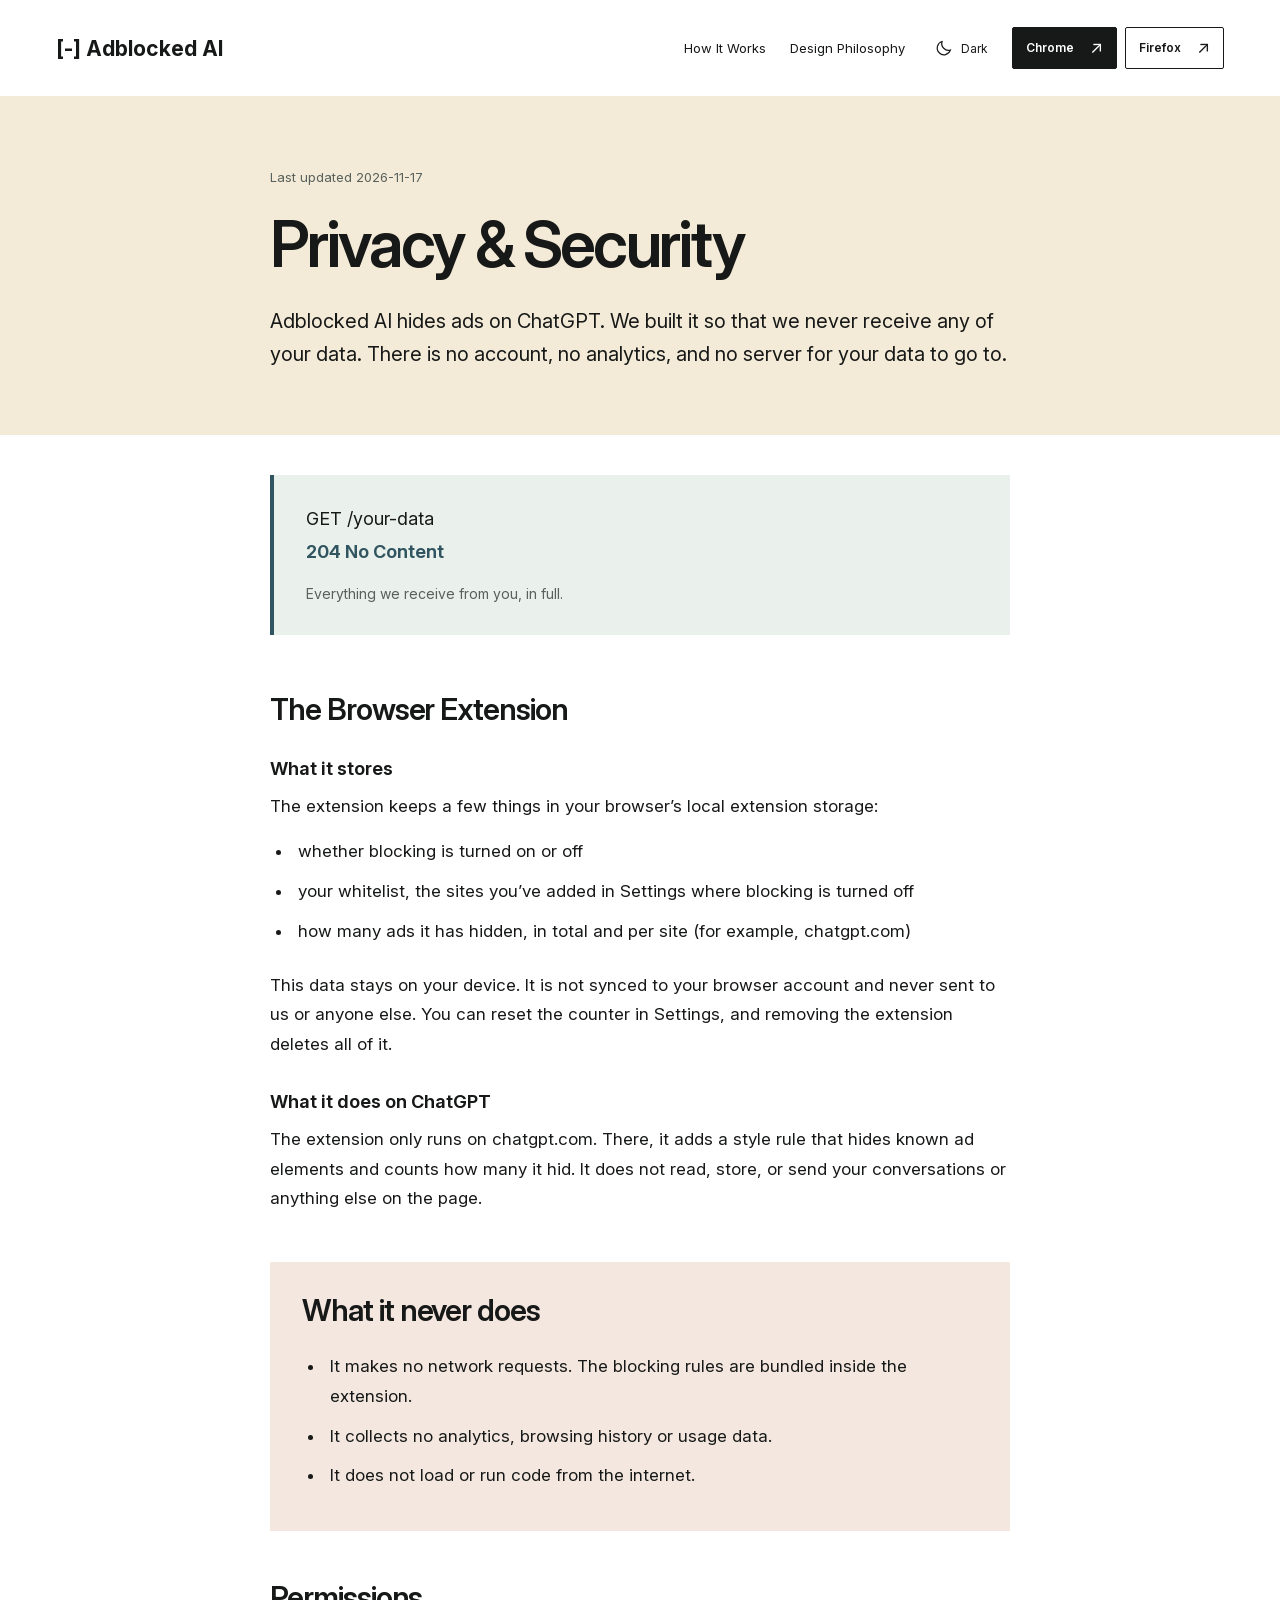
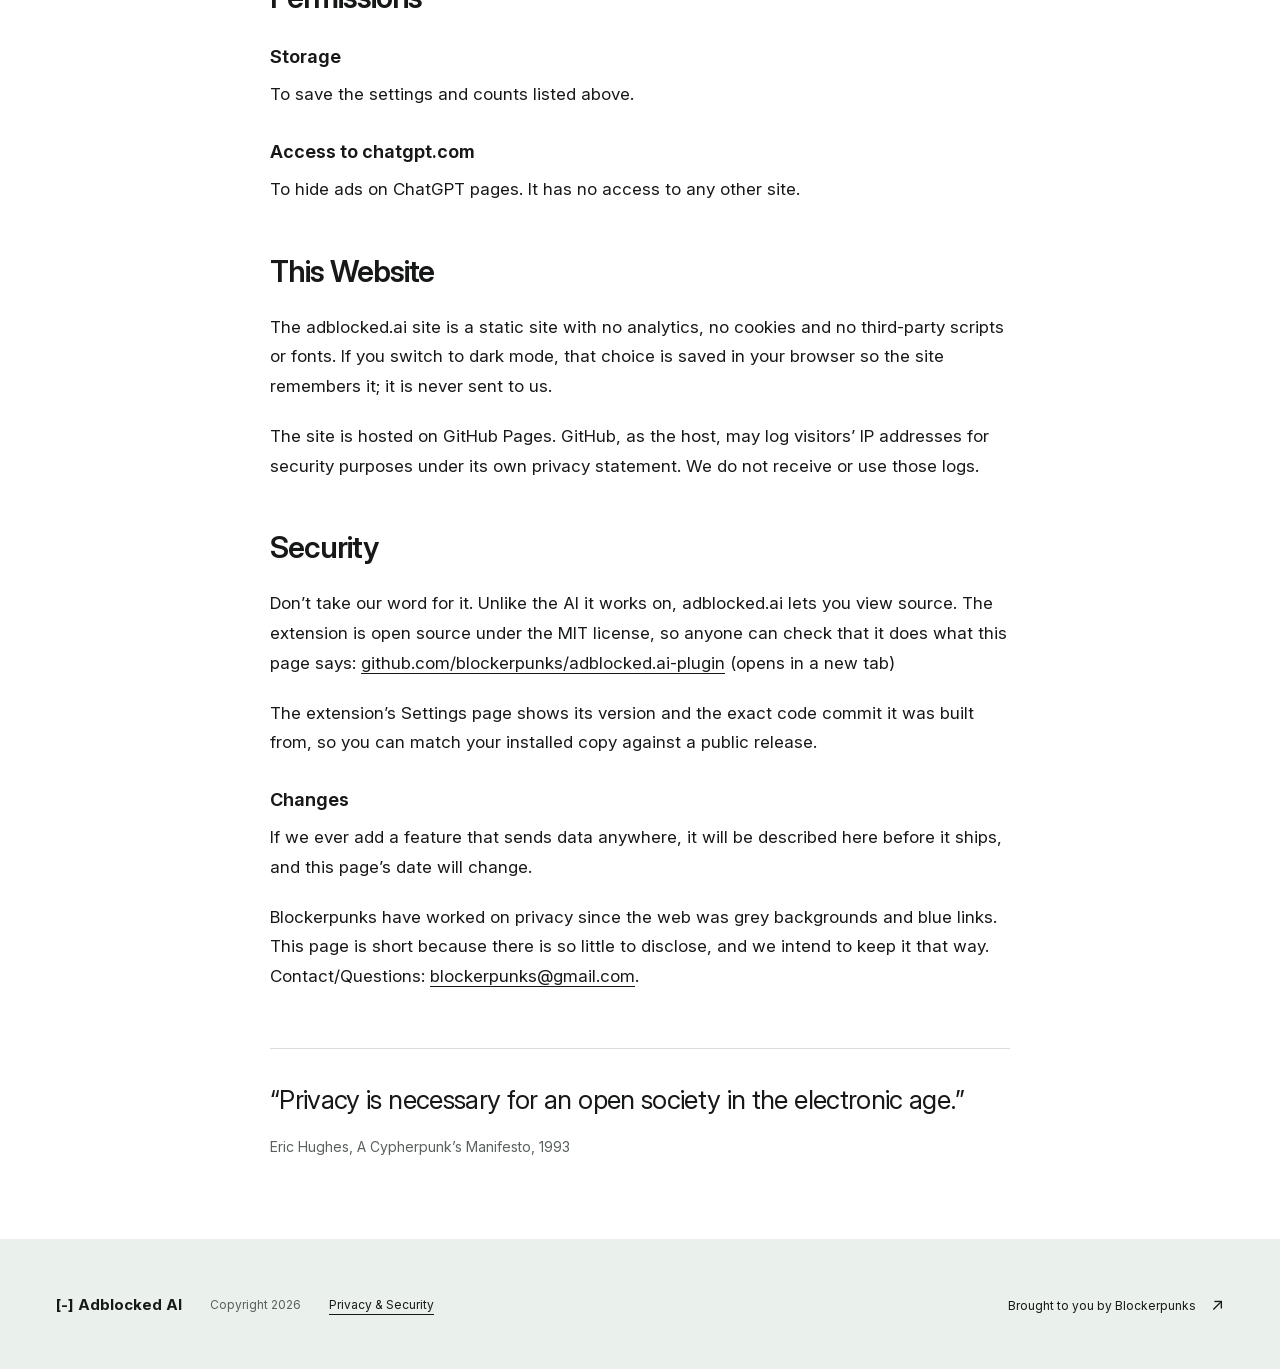
==== site/privacy-security/index.html @ 5f91af98 "Add Privacy & Security page and footer navigation" ====
<!doctype html>
<html lang="en" data-theme="light">
<head>
  <meta charset="utf-8">
  <meta name="viewport" content="width=device-width, initial-scale=1">
  <meta name="color-scheme" content="light dark">
  <meta name="theme-color" content="#ffffff">
  <meta name="description" content="How Adblocked AI protects your privacy, what the extension stores on your device, and how to inspect its security.">
  <title>Privacy &amp; Security · Adblocked AI</title>
  <link rel="icon" href="../assets/favicon.ico" sizes="any">
  <link rel="icon" href="../assets/favicon.svg" type="image/svg+xml">
  <script src="../theme-init.js"></script>
  <link rel="stylesheet" href="../styles.css">
  <script src="../config.js" defer></script>
  <script src="../app.js" defer></script>
  <link rel="stylesheet" href="../privacy-security.css">
</head>
<body>
  <a class="skip-link" href="#main">Skip to content</a>
  <header class="site-header">
    <div class="header-inner wrap">
      <a class="wordmark" href="../" aria-label="Adblocked AI home">[-] Adblocked AI</a>
      <nav class="navigation" aria-label="Main navigation">
        <a href="../#how-it-works">How It Works</a>
        <a href="../#philosophy">Design Philosophy</a>
      </nav>
      <div class="header-actions">
        <button class="theme-toggle" type="button" aria-label="Switch to dark mode" hidden>
          <svg class="icon-moon" width="18" height="18" viewBox="0 0 24 24" fill="none" stroke="currentColor" stroke-width="1.6" aria-hidden="true"><path d="M20.6 14.6A9 9 0 0 1 9.4 3.4 9 9 0 1 0 20.6 14.6Z"/></svg>
          <svg class="icon-sun" width="18" height="18" viewBox="0 0 24 24" fill="none" stroke="currentColor" stroke-width="1.6" aria-hidden="true"><circle cx="12" cy="12" r="3.7"/><path d="M12 2v2m0 16v2M2 12h2m16 0h2M4.9 4.9l1.4 1.4m11.4 11.4 1.4 1.4M4.9 19.1l1.4-1.4M17.7 6.3l1.4-1.4"/></svg>
          <span class="theme-label" aria-hidden="true">Dark</span>
        </button>
        <div class="header-installs">
          <a class="install-button install-button-small" role="link" aria-label="Install for Chrome" aria-disabled="true" aria-describedby="header-chrome-note" tabindex="0" data-install="chrome">Chrome <span aria-hidden="true">↗</span></a>
          <a class="install-button install-button-small install-button-secondary" role="link" aria-label="Install for Firefox" aria-disabled="true" aria-describedby="header-firefox-note" tabindex="0" data-install="firefox">Firefox <span aria-hidden="true">↗</span></a>
          <span class="sr-only" id="header-chrome-note" data-install-note="chrome">Chrome link coming soon.</span>
          <span class="sr-only" id="header-firefox-note" data-install-note="firefox">Firefox link coming soon.</span>
        </div>
      </div>
    </div>
  </header>

  <main id="main" class="privacy-page">
    <header class="privacy-heading">
      <div class="privacy-wrap">
        <p class="privacy-date">Last updated <time datetime="2026-11-17">2026-11-17</time></p>
        <h1>Privacy &amp; Security</h1>
        <p class="privacy-intro">Adblocked AI hides ads on ChatGPT. We built it so that we never receive any of your data. There is no account, no analytics, and no server for your data to go to.</p>
      </div>
    </header>
    <div class="privacy-wrap privacy-content">
      <figure class="privacy-response">
        <pre><code>GET /your-data
<span>204 No Content</span></code></pre>
        <figcaption>Everything we receive from you, in full.</figcaption>
      </figure>
      <section aria-labelledby="extension-title">
        <h2 id="extension-title">The Browser Extension</h2>
        <h3>What it stores</h3>
        <p>The extension keeps a few things in your browser’s local extension storage:</p>
        <ul>
          <li>whether blocking is turned on or off</li>
          <li>your whitelist, the sites you’ve added in Settings where blocking is turned off</li>
          <li>how many ads it has hidden, in total and per site (for example, chatgpt.com)</li>
        </ul>
        <p>This data stays on your device. It is not synced to your browser account and never sent to us or anyone else. You can reset the counter in Settings, and removing the extension deletes all of it.</p>
        <h3>What it does on ChatGPT</h3>
        <p>The extension only runs on chatgpt.com. There, it adds a style rule that hides known ad elements and counts how many it hid. It does not read, store, or send your conversations or anything else on the page.</p>
      </section>
      <section class="privacy-promises" aria-labelledby="never-title">
        <h2 id="never-title">What it never does</h2>
        <ul>
          <li>It makes no network requests. The blocking rules are bundled inside the extension.</li>
          <li>It collects no analytics, browsing history or usage data.</li>
          <li>It does not load or run code from the internet.</li>
        </ul>
      </section>
      <section aria-labelledby="permissions-title">
        <h2 id="permissions-title">Permissions</h2>
        <dl>
          <dt>Storage</dt>
          <dd>To save the settings and counts listed above.</dd>
          <dt>Access to chatgpt.com</dt>
          <dd>To hide ads on ChatGPT pages. It has no access to any other site.</dd>
        </dl>
      </section>
      <section aria-labelledby="website-title">
        <h2 id="website-title">This Website</h2>
        <p>The adblocked.ai site is a static site with no analytics, no cookies and no third-party scripts or fonts. If you switch to dark mode, that choice is saved in your browser so the site remembers it; it is never sent to us.</p>
        <p>The site is hosted on GitHub Pages. GitHub, as the host, may log visitors’ IP addresses for security purposes under its own privacy statement. We do not receive or use those logs.</p>
      </section>
      <section aria-labelledby="security-title">
        <h2 id="security-title">Security</h2>
        <p>Don’t take our word for it. Unlike the AI it works on, adblocked.ai lets you view source. The extension is open source under the MIT license, so anyone can check that it does what this page says: <a href="https://github.com/blockerpunks/adblocked.ai-plugin" target="_blank" rel="noopener noreferrer">github.com/blockerpunks/adblocked.ai-plugin</a> (opens in a new tab)</p>
        <p>The extension’s Settings page shows its version and the exact code commit it was built from, so you can match your installed copy against a public release.</p>
        <h3>Changes</h3>
        <p>If we ever add a feature that sends data anywhere, it will be described here before it ships, and this page’s date will change.</p>
        <p>Blockerpunks have worked on privacy since the web was grey backgrounds and blue links. This page is short because there is so little to disclose, and we intend to keep it that way. Contact/Questions: <a href="mailto:blockerpunks@gmail.com">blockerpunks@gmail.com</a>.</p>
      </section>
      <figure class="privacy-quote">
        <blockquote>“Privacy is necessary for an open society in the electronic age.”</blockquote>
        <figcaption>Eric Hughes, <cite>A Cypherpunk’s Manifesto</cite>, 1993</figcaption>
      </figure>
    </div>
  </main>

  <footer class="site-footer">
    <a class="wordmark footer-wordmark" href="../" aria-label="Adblocked AI home">[-] Adblocked AI</a>
    <p>Copyright 2026</p>
    <a class="footer-policy" href="/privacy-security" aria-current="page">Privacy &amp; Security</a>
    <a class="credit" href="https://github.com/blockerpunks" target="_blank" rel="noopener noreferrer">Brought to you by Blockerpunks <span aria-hidden="true">↗</span><span class="sr-only"> (opens in a new tab)</span></a>
  </footer>
</body>
</html>
---- site/styles.css ----
@font-face {
  font-family:'Inter';
  src:url('assets/fonts/InterVariable.woff2') format('woff2');
  font-style:normal;
  font-weight:100 900;
  font-display:swap
}
:root {
  color-scheme:light;
  --bg:#fff;
  --ink:#171918;
  --muted:#58615b;
  --soft:#f7f5ef;
  --line:#d9dfd8;
  --inverse:#fff;
  --focus:#3461b8;
  --petrol:#315560;
  --ochre:#d8b779;
  --clay:#b77c63;
  --sage-panel:#eaf0eb;
  --ochre-panel:#f3ead7;
  --clay-panel:#f3e7df;
  --heading-accent:#315560;
  font-family:'Inter',sans-serif;
  font-synthesis:none;
  -webkit-font-smoothing:antialiased
}
:root[data-theme="dark"] {
  color-scheme:dark;
  --bg:#0f1e22;
  --ink:#eef0e8;
  --muted:#a8b8b6;
  --soft:#132830;
  --line:#2b444b;
  --inverse:#0f1e22;
  --focus:#9bbaff;
  --petrol:#5a97a6;
  --ochre:#e2bb6c;
  --clay:#d98a6c;
  --sage:#a6cdb9;
  --sage-panel:#15303a;
  --ochre-panel:#1b4250;
  --clay-panel:#15303a;
  --heading-accent:#e2bb6c
}
* {
  box-sizing:border-box
}
html {
  scroll-behavior:smooth;
  scroll-padding-top:32px
}
body {
  margin:0;
  background:var(--bg);
  color:var(--ink)
}
[hidden] {
  display:none!important
}
::selection {
  background:var(--ink);
  color:var(--bg)
}
a {
  color:inherit;
  text-decoration:none
}
button,a {
  -webkit-tap-highlight-color:transparent
}
button {
  font:inherit
}
a:focus-visible,button:focus-visible {
  outline:2px solid var(--focus);
  outline-offset:5px
}
p,h1,h2,h3 {
  margin:0
}
svg {
  display:block;
  flex-shrink:0
}
.wrap {
  width:min(1280px,calc(100% - 112px));
  margin-inline:auto
}
.sr-only {
  position:absolute;
  width:1px;
  height:1px;
  padding:0;
  margin:-1px;
  overflow:hidden;
  clip-path:inset(50%);
  white-space:nowrap;
  border:0
}
.skip-link {
  position:fixed;
  left:24px;
  top:-100px;
  z-index:100;
  padding:14px 20px;
  background:var(--ink);
  color:var(--bg)
}
.skip-link:focus {
  top:16px
}
/* A single, normally spaced Inter wordmark. */
.wordmark,.logo {
  font-family:'Inter',sans-serif;
  font-optical-sizing:none;
  font-variant-ligatures:none;
  font-feature-settings:'calt' 0,'liga' 0;
  font-weight:700;
  letter-spacing:normal
}
.wordmark {
  display:inline-block;
  white-space:nowrap;
  font-size:21px
}
.site-header {
  background:var(--bg)
}
.header-inner {
  min-height:96px;
  display:flex;
  align-items:center;
  gap:30px
}
.navigation {
  margin-left:auto;
  display:flex;
  gap:24px;
  align-items:center;
  font-size:13px
}
.navigation a {
  padding-block:14px
}
.navigation a:hover,.credit:hover {
  text-decoration:underline;
  text-underline-offset:5px
}
.header-actions {
  display:flex;
  gap:24px;
  align-items:center
}
.theme-toggle {
  display:flex;
  gap:8px;
  align-items:center;
  min-height:44px;
  padding:8px 0;
  background:none;
  border:0;
  color:var(--ink);
  cursor:pointer;
  font-size:12px
}
.theme-toggle:hover {
  color:var(--muted)
}
.icon-sun,[data-theme="dark"] .icon-moon {
  display:none
}
[data-theme="dark"] .icon-sun {
  display:block
}
.header-installs {
  display:flex;
  align-items:center;
  gap:8px
}
.install-button {
  display:inline-flex;
  justify-content:space-between;
  align-items:center;
  gap:28px;
  min-height:56px;
  padding:17px 21px;
  background:var(--ink);
  color:var(--inverse);
  font-size:14px;
  line-height:1.4;
  font-weight:600;
  border:1px solid var(--ink);
  border-radius:2px;
  transition:background-color .18s,color .18s
}
.install-button span {
  font-size:22px;
  line-height:.8;
  font-weight:400
}
.install-button-secondary {
  background:var(--bg);
  color:var(--ink)
}
.install-button[aria-disabled="true"] {
  cursor:not-allowed
}
.install-button:not([aria-disabled="true"]):hover {
  background:var(--sage-panel);
  color:var(--ink)
}
.install-button-small {
  min-height:42px;
  padding:11px 13px;
  gap:16px;
  font-size:12px
}
.install-button-small span {
  font-size:17px
}
.install-group {
  display:flex;
  flex-wrap:wrap;
  gap:16px;
  align-items:flex-start;
  margin-top:25px
}
.browser-install {
  min-width:0
}
.install-note {
  color:var(--muted);
  font-size:11px;
  line-height:1.5;
  margin-top:10px;
  max-width:225px
}
/* Broad, overlapping color planes carry the opening and closing content. */
.hero {
  background:var(--ochre-panel)
}
.hero-heading {
  padding-top:54px;
  padding-bottom:42px
}
.hero h1 {
  max-width:1160px;
  font-size:clamp(50px,5.6vw,84px);
  font-weight:500;
  letter-spacing:-.06em;
  line-height:1.06;
  text-wrap:balance
}
.hero h1>span {
  color:var(--heading-accent)
}
.hero-band {
  position:relative;
  isolation:isolate;
  background:var(--sage-panel)
}
.hero-bottom {
  position:relative;
  padding-block:34px 42px
}
.hero-copy {
  display:grid;
  grid-template-columns:minmax(0,1.3fr) minmax(0,1fr);
  column-gap:80px;
  align-items:start
}
.hero-description {
  grid-column:1;
  grid-row:1 / 4;
  max-width:650px;
  font-size:18px;
  line-height:1.7;
  color:var(--muted)
}
.hero-promise {
  grid-column:2;
  font-size:18px;
  font-weight:600;
  letter-spacing:-.25px
}
.hero-copy .install-group {
  grid-column:2;
  margin-top:20px
}
.hero-color-field {
  position:absolute;
  z-index:0;
  inset:auto 0 0;
  height:12px;
  background:var(--ochre);
  overflow:hidden;
  pointer-events:none
}
.hero-color-field::before {
  content:'';
  position:absolute;
  inset:0 0 0 42%;
  background:var(--petrol)
}
.hero-color-field>span {
  position:absolute;
  inset:0 0 0 81%;
  background:var(--clay)
}
/* Small text panels keep the middle sections open and readable. */
.section-space {
  padding-block:100px
}
.context-grid {
  display:grid;
  grid-template-columns:1fr 1.35fr;
  gap:90px;
  align-items:start
}
.section-heading h2 {
  font-weight:500;
  font-size:clamp(34px,3.3vw,45px);
  letter-spacing:-.05em;
  line-height:1.13;
  max-width:440px;
  padding:30px;
  background:var(--ochre-panel);
  text-wrap:balance
}
.context-copy {
  padding-top:2px
}
.context-copy p {
  font-size:17px;
  line-height:1.8;
  color:var(--muted)
}
.context-copy p+p {
  margin-top:25px
}
.context-copy .context-conclusion {
  color:var(--ink);
  background:var(--sage-panel);
  padding:24px 26px;
  margin-top:30px
}
.how-section {
  background:var(--soft)
}
.section-topline {
  margin-bottom:44px
}
.section-topline h2 {
  font-size:clamp(34px,3.3vw,46px);
  line-height:1.12;
  font-weight:500;
  letter-spacing:-.045em
}
.steps {
  margin:0;
  padding:0;
  list-style:none
}
.step {
  display:grid;
  grid-template-columns:40px 1fr 1.45fr;
  gap:30px;
  border-top:1px solid var(--line);
  padding:32px 0;
  align-items:start
}
.step:last-child {
  padding-bottom:0
}
.step-number {
  font-size:12px;
  color:var(--muted);
  padding-top:13px;
  font-variant-numeric:tabular-nums
}
.step h3 {
  width:fit-content;
  padding:9px 12px;
  background:var(--sage-panel);
  font-size:21px;
  line-height:1.3;
  font-weight:500;
  letter-spacing:-.6px
}
.step:nth-child(2) h3 {
  background:var(--ochre-panel)
}
.step:nth-child(3) h3 {
  background:var(--clay-panel)
}
.step p,.principle p {
  font-size:16px;
  line-height:1.75;
  color:var(--muted);
  max-width:560px
}
.step>p {
  padding-top:6px
}
/* The real product screenshots retain their original colors. */
.comparison {
  grid-column:2 / -1;
  min-width:0;
  margin:12px 0 0
}
.comparison-stage {
  position:relative;
  aspect-ratio:2240 / 1266;
  overflow:hidden;
  isolation:isolate;
  border:1px solid var(--line);
  border-radius:2px;
  background:#fff;
  user-select:none;
  -webkit-user-select:none;
  touch-action:pan-y
}
.comparison-ready {
  cursor:ew-resize
}
.comparison-stage:focus-within {
  outline:2px solid var(--focus);
  outline-offset:5px
}
.comparison-image {
  position:absolute;
  inset:0;
  display:block;
  width:100%;
  height:100%;
  object-fit:cover;
  pointer-events:none
}
.comparison-after {
  clip-path:inset(0 0 0 var(--position))
}
[data-theme="dark"] .comparison-image {
  filter:brightness(.86)
}
.comparison-divider {
  position:absolute;
  inset-block:0;
  left:var(--position);
  width:2px;
  transform:translateX(-50%);
  background:#171918;
  box-shadow:0 0 0 1px #fff;
  pointer-events:none
}
.comparison-handle {
  position:absolute;
  left:clamp(24px,var(--position),calc(100% - 24px));
  top:50%;
  display:grid;
  place-items:center;
  width:46px;
  height:46px;
  transform:translate(-50%,-50%);
  border-radius:50%;
  border:2px solid #fff;
  background:#171918;
  color:#fff;
  box-shadow:0 2px 8px #0003;
  pointer-events:none
}
.comparison-label {
  position:absolute;
  bottom:16px;
  padding:7px 12px;
  background:#171918;
  color:#fff;
  border:1px solid #fff5;
  border-radius:2px;
  font-size:11px;
  font-weight:600;
  line-height:1;
  letter-spacing:.05em;
  text-transform:uppercase;
  pointer-events:none
}
.comparison-label-before {
  left:16px
}
.comparison-label-after {
  right:16px
}
.comparison-range {
  position:absolute;
  inset:0;
  width:100%;
  height:100%;
  margin:0;
  opacity:0;
  pointer-events:none
}
.comparison-controls {
  display:flex;
  align-items:center;
  justify-content:space-between;
  gap:16px;
  margin-top:14px
}
.comparison-controls button {
  min-height:44px;
  padding:10px 16px;
  border:1px solid var(--line);
  border-radius:2px;
  background:var(--bg);
  color:var(--ink);
  font-size:12px;
  font-weight:500;
  cursor:pointer
}
.comparison-controls button:hover {
  border-color:var(--ink);
  background:var(--sage-panel)
}
.comparison-controls>span {
  color:var(--muted);
  font-size:12px
}
.comparison figcaption {
  margin-top:14px;
  max-width:790px;
  font-size:13px;
  line-height:1.7;
  color:var(--muted)
}
.step .comparison-fallback {
  margin-top:12px;
  max-width:none;
  font-size:13px
}
.principles {
  display:grid;
  grid-template-columns:repeat(3,1fr);
  gap:48px
}
.principle h3 {
  display:inline-block;
  margin-bottom:20px;
  padding:10px 13px;
  background:var(--sage-panel);
  font-size:21px;
  line-height:1.3;
  font-weight:500;
  letter-spacing:-.6px
}
.principle:nth-child(2) h3 {
  background:var(--ochre-panel)
}
.principle:nth-child(3) h3 {
  background:var(--clay-panel)
}
.principle p {
  max-width:380px
}
/* Dark ochre and clay fills turn brown, so dark chips carry the hue in their text. */
[data-theme="dark"] .step h3,[data-theme="dark"] .principle h3 {
  background:var(--sage-panel);
  color:var(--sage)
}
[data-theme="dark"] .step:nth-child(2) h3,[data-theme="dark"] .principle:nth-child(2) h3 {
  background:var(--sage-panel);
  color:var(--ochre)
}
[data-theme="dark"] .step:nth-child(3) h3,[data-theme="dark"] .principle:nth-child(3) h3 {
  background:var(--sage-panel);
  color:var(--clay)
}
.closing-section {
  position:relative;
  isolation:isolate;
  border-top:16px solid var(--petrol);
  background:var(--ochre-panel)
}
.closing-inner {
  position:relative
}
.closing-copy {
  position:relative;
  display:flex;
  align-items:center;
  justify-content:space-between;
  gap:40px;
  padding:54px 0
}
.closing-copy h2 {
  font-size:clamp(38px,3.8vw,54px);
  font-weight:500;
  letter-spacing:-.05em;
  line-height:1.08
}
.closing-copy .install-group {
  margin:0
}
.closing-color-field {
  position:absolute;
  z-index:0;
  inset:auto 0 0;
  height:12px;
  background:var(--clay);
  overflow:hidden;
  pointer-events:none
}
.closing-color-field::before {
  content:'';
  position:absolute;
  inset:0 25% 0 0;
  background:var(--ochre)
}
.closing-color-field>span {
  position:absolute;
  inset:0 0 0 75%;
  background:var(--petrol)
}
.site-footer {
  display:flex;
  gap:28px;
  align-items:center;
  min-height:130px;
  padding-inline:max(56px,calc((100% - 1280px)/2));
  background:var(--sage-panel)
}
.footer-wordmark {
  font-size:15px
}
.site-footer p {
  color:var(--muted);
  font-size:12px
}
.credit {
  margin-left:auto;
  font-size:12px
}
.credit>span[aria-hidden] {
  margin-left:12px;
  font-size:17px
}
@media(min-width:1600px) {
  .hero-heading {
    padding-top:70px
  }
}
@media(max-width:1150px) {
  .wrap {
    width:calc(100% - 72px)
  }
  .header-inner {
    gap:24px
  }
  .header-installs {
    display:none
  }
  .header-actions {
    margin-left:4px
  }
  .hero-copy {
    column-gap:40px;
    grid-template-columns:1.1fr 1fr
  }
  .hero-description {
    font-size:17px
  }
  .install-group {
    gap:12px
  }
  .install-button {
    gap:20px;
    padding-inline:18px;
    font-size:13px
  }
  .context-grid {
    gap:52px
  }
  .section-heading h2 {
    padding:25px
  }
  .step {
    grid-template-columns:32px 1fr 1.3fr;
    gap:24px
  }
  .principles {
    gap:30px
  }
  .principle h3 {
    font-size:19px
  }
  .closing-copy {
    gap:28px
  }
  .site-footer {
    padding-inline:36px
  }
}
@media(max-width:850px) {
  .hero-copy {
    grid-template-columns:1fr;
    gap:0
  }
  .hero-description {
    grid-row:auto
  }
  .hero-promise {
    grid-column:1;
    margin-top:24px
  }
  .hero-copy .install-group {
    grid-column:1
  }
  .section-space {
    padding-block:76px
  }
  .context-grid {
    gap:36px;
    grid-template-columns:1fr 1.2fr
  }
  .section-heading h2 {
    font-size:34px;
    padding:22px
  }
  .context-copy p {
    font-size:16px
  }
  .principles {
    grid-template-columns:1fr;
    gap:30px
  }
  .principle {
    display:grid;
    grid-template-columns:240px 1fr;
    gap:28px;
    align-items:start
  }
  .principle h3 {
    margin:0;
    width:fit-content
  }
  .principle p {
    max-width:none
  }
  .closing-copy {
    display:block
  }
  .closing-copy .install-group {
    margin-top:26px
  }
}
@media(max-width:700px) {
  html {
    scroll-padding-top:24px
  }
  .wrap {
    width:calc(100% - 40px)
  }
  .header-inner {
    min-height:78px;
    gap:16px
  }
  .wordmark {
    font-size:19px
  }
  .navigation {
    display:none
  }
  .header-actions {
    margin-left:auto
  }
  .theme-toggle {
    padding:10px 0 10px 10px
  }
  .theme-label {
    font-size:11px
  }
  .hero h1 {
    font-size:clamp(42px,8.5vw,58px);
    letter-spacing:-.06em;
    line-height:1.07;
    text-wrap:initial
  }
  .hero-heading {
    padding-top:32px;
    padding-bottom:32px
  }
  .hero-bottom {
    padding-block:28px 38px
  }
  .hero-description {
    font-size:16px;
    line-height:1.75
  }
  .hero-promise {
    font-size:16px
  }
  .hero-color-field {
    height:10px
  }
  .install-group {
    gap:14px 10px;
    margin-top:22px
  }
  .browser-install {
    flex:1 1 150px;
    max-width:240px
  }
  .install-button {
    width:100%;
    min-height:54px;
    gap:10px;
    padding:15px 12px;
    font-size:12px
  }
  .install-button span {
    font-size:19px
  }
  .install-note {
    font-size:11px;
    margin-top:8px
  }
  .section-space {
    padding-block:60px
  }
  .context-grid {
    display:block
  }
  .section-heading h2 {
    font-size:35px;
    max-width:440px;
    padding:23px
  }
  .context-copy {
    padding-top:28px
  }
  .context-copy p {
    font-size:16px;
    line-height:1.75
  }
  .context-copy .context-conclusion {
    padding:21px
  }
  .section-topline {
    margin-bottom:32px
  }
  .section-topline h2 {
    font-size:34px
  }
  .step {
    grid-template-columns:28px 1fr;
    gap:13px 14px;
    padding-block:27px
  }
  .step-number {
    grid-column:1;
    grid-row:1;
    padding-top:12px
  }
  .step h3 {
    grid-column:2;
    grid-row:1;
    font-size:20px
  }
  .step>p {
    grid-column:2;
    grid-row:2;
    font-size:15px;
    padding-top:0
  }
  .comparison {
    grid-column:1 / -1;
    grid-row:3;
    margin-top:10px
  }
  .comparison-label {
    bottom:8px;
    padding:6px 9px;
    font-size:9px
  }
  .comparison-label-before {
    left:8px
  }
  .comparison-label-after {
    right:8px
  }
  .comparison-controls {
    gap:8px;
    margin-top:10px
  }
  .comparison-controls button {
    padding-inline:12px;
    font-size:12px
  }
  .comparison-controls>span {
    font-size:11px
  }
  .comparison figcaption {
    font-size:12px
  }
  .principles {
    gap:32px
  }
  .principle {
    display:block
  }
  .principle h3 {
    font-size:20px;
    margin-bottom:16px
  }
  .principle p {
    font-size:15px
  }
  .closing-section {
    border-top-width:10px
  }
  .closing-copy {
    padding:38px 0 44px
  }
  .closing-copy h2 {
    font-size:43px
  }
  .closing-color-field {
    height:10px
  }
  .site-footer {
    flex-wrap:wrap;
    gap:20px;
    padding-block:30px;
    padding-inline:20px;
    min-height:0
  }
  .footer-wordmark {
    width:100%;
    font-size:16px
  }
  .site-footer p,.credit {
    font-size:11px
  }
  .credit>span[aria-hidden] {
    margin-left:5px
  }
}
@media(max-width:360px) {
  .hero h1 {
    font-size:39px
  }
  .theme-label {
    display:none
  }
  .browser-install {
    max-width:none;
    flex-basis:100%
  }
  .install-button {
    font-size:13px;
    padding-inline:16px
  }
  .site-footer {
    gap:16px
  }
  .credit {
    margin-left:0
  }
}
@media(prefers-reduced-motion:reduce) {
  html {
    scroll-behavior:auto
  }
  *,*::before,*::after {
    transition:none!important
  }
}

/* Shared footer navigation. */
.site-footer { flex-wrap:wrap; padding-block:30px; }
.footer-policy { font-size:12px; padding-block:10px; }
.footer-policy:hover,.footer-policy[aria-current="page"] {
  text-decoration:underline;
  text-underline-offset:5px;
}
---- site/privacy-security.css ----
/* Privacy page: shared typography and palette, with a comfortable reading measure. */
.privacy-wrap { width:min(740px,calc(100% - 112px)); margin-inline:auto; }
.privacy-heading { background:var(--ochre-panel); padding:72px 0 64px; }
.privacy-date { color:var(--muted); font-size:13px; line-height:1.5; margin-bottom:22px; }
.privacy-heading h1 { font-size:clamp(38px,5vw,64px); line-height:1.06; letter-spacing:-.045em; font-weight:600; }
.privacy-intro { font-size:20px; line-height:1.65; margin-top:28px; }
.privacy-content { padding-top:40px; padding-bottom:80px; font-size:17px; line-height:1.75; }
.privacy-response { margin:0 0 56px; padding:28px 32px; background:var(--sage-panel); border-left:4px solid var(--petrol); }
.privacy-response pre { font-family:inherit; margin:0 0 14px; white-space:pre-wrap; }
.privacy-response code { font-family:inherit; font-size:18px; line-height:1.8; }
.privacy-response code span { font-weight:650; color:var(--heading-accent); }
.privacy-response figcaption { font-size:14px; color:var(--muted); }
.privacy-content section { margin-top:48px; }
.privacy-content h2 { font-size:30px; line-height:1.2; letter-spacing:-.035em; font-weight:600; margin-bottom:24px; }
.privacy-content h3,.privacy-content dt { font-size:18px; line-height:1.5; font-weight:650; margin-top:28px; margin-bottom:10px; }
.privacy-content p+p { margin-top:20px; }
.privacy-content ul { margin:16px 0 24px; padding-left:23px; }
.privacy-content li { padding-left:5px; margin:10px 0; }
.privacy-promises { background:var(--clay-panel); padding:30px 32px; }
.privacy-promises ul { margin-bottom:0; }
.privacy-content dl { margin:0; }
.privacy-content dd { margin:0; }
.privacy-content a { text-decoration:underline; text-underline-offset:4px; overflow-wrap:anywhere; }
.privacy-content a:hover { color:var(--heading-accent); }
.privacy-quote { margin:56px 0 0; padding-top:32px; border-top:1px solid var(--line); }
.privacy-quote blockquote { margin:0 0 16px; font-size:26px; line-height:1.45; letter-spacing:-.025em; }
.privacy-quote figcaption { font-size:14px; color:var(--muted); }
.privacy-quote cite { font-style:normal; }
@media(max-width:700px) {
  .privacy-wrap { width:calc(100% - 40px); }
  .privacy-heading { padding:44px 0 36px; }
  .privacy-intro { font-size:18px; }
  .privacy-content { font-size:16px; padding-top:28px; padding-bottom:52px; }
  .privacy-content h2 { font-size:27px; }
  .privacy-response,.privacy-promises { padding:24px; }
  .privacy-quote blockquote { font-size:23px; }
}
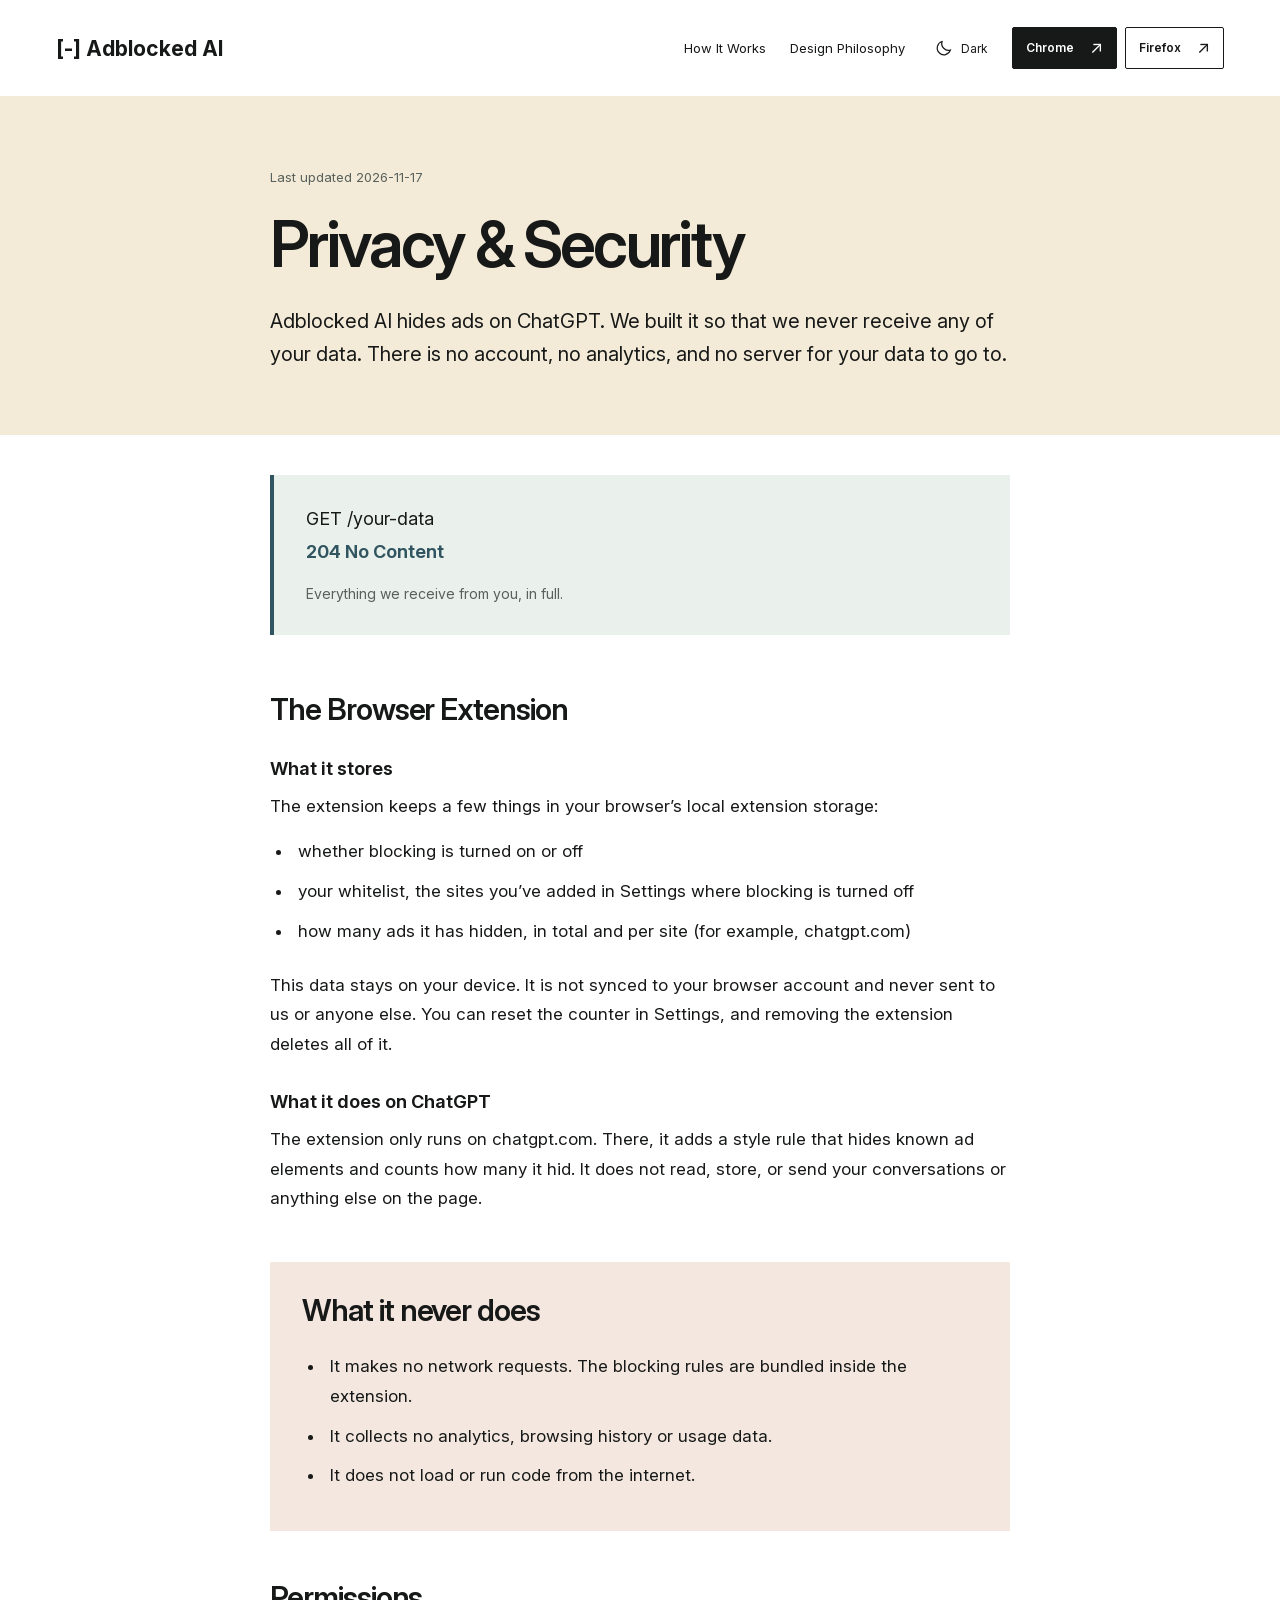
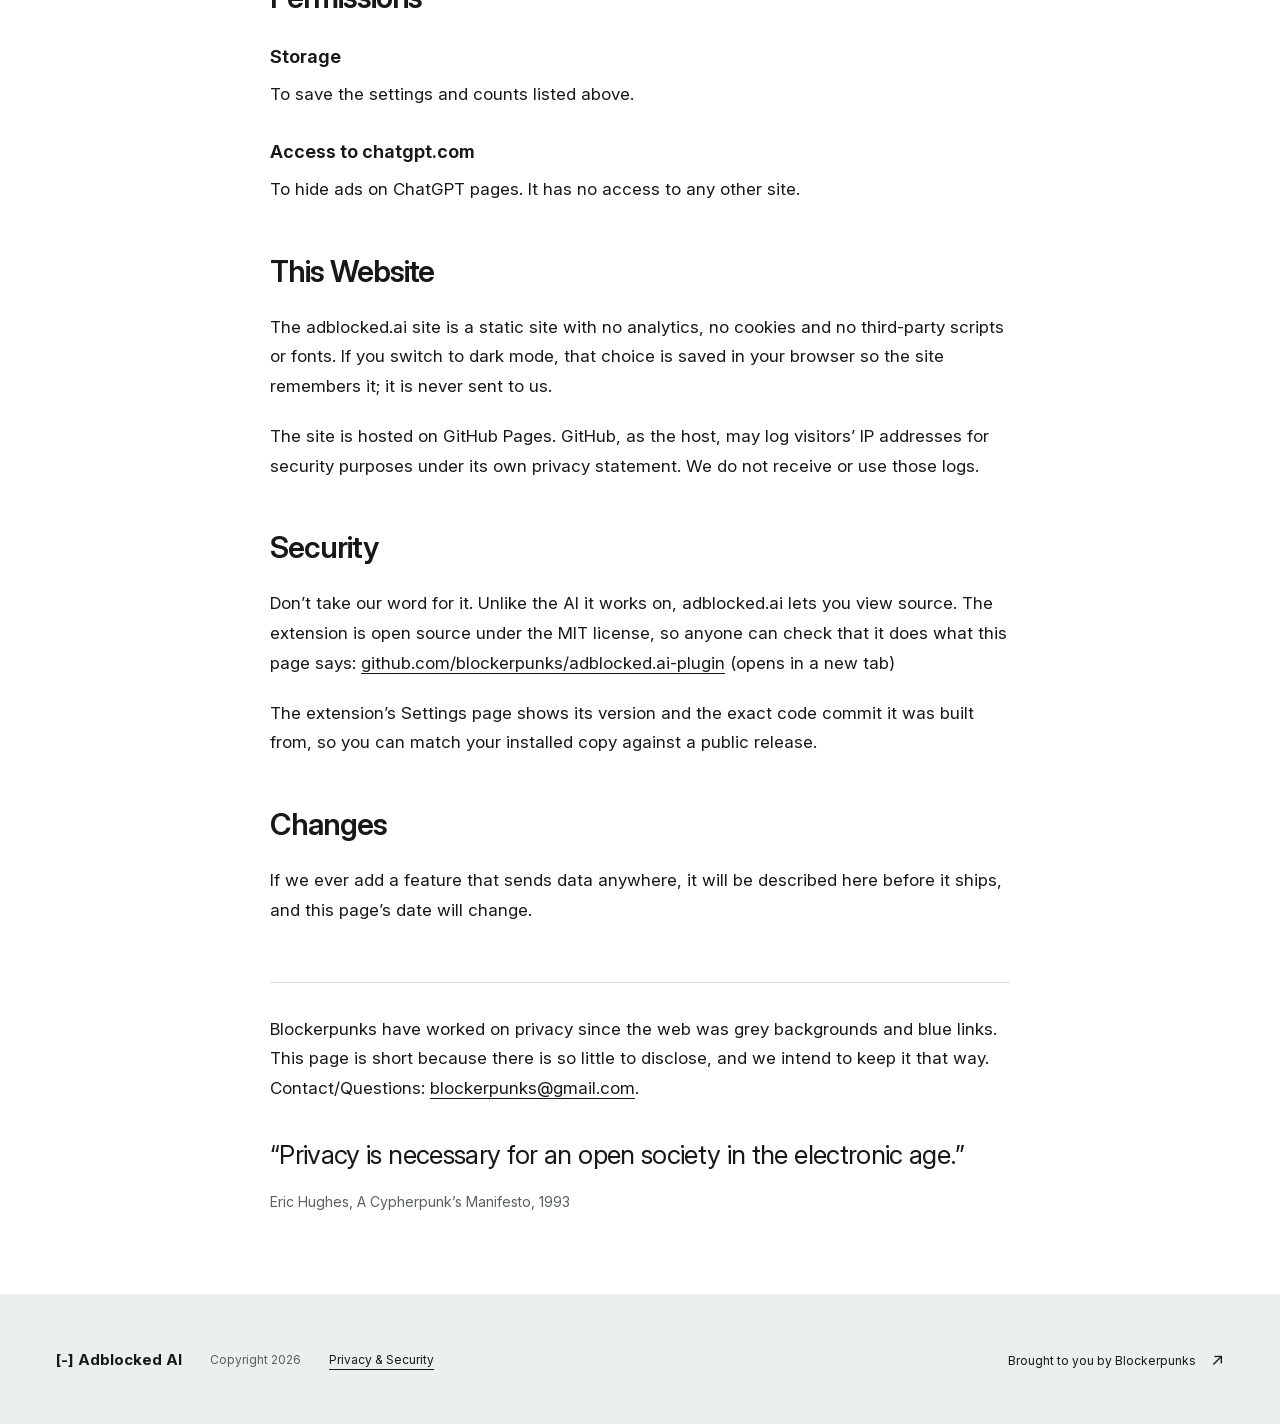
==== commit 7a8b6dd2: "Make Changes a main section and place closing note below divider" ====
--- a/site/privacy-security/index.html
+++ b/site/privacy-security/index.html
@@ -93,14 +93,18 @@
         <h2 id="security-title">Security</h2>
         <p>Don’t take our word for it. Unlike the AI it works on, adblocked.ai lets you view source. The extension is open source under the MIT license, so anyone can check that it does what this page says: <a href="https://github.com/blockerpunks/adblocked.ai-plugin" target="_blank" rel="noopener noreferrer">github.com/blockerpunks/adblocked.ai-plugin</a> (opens in a new tab)</p>
         <p>The extension’s Settings page shows its version and the exact code commit it was built from, so you can match your installed copy against a public release.</p>
-        <h3>Changes</h3>
+      </section>
+      <section aria-labelledby="changes-title">
+        <h2 id="changes-title">Changes</h2>
         <p>If we ever add a feature that sends data anywhere, it will be described here before it ships, and this page’s date will change.</p>
+      </section>
+      <div class="privacy-closing">
         <p>Blockerpunks have worked on privacy since the web was grey backgrounds and blue links. This page is short because there is so little to disclose, and we intend to keep it that way. Contact/Questions: <a href="mailto:blockerpunks@gmail.com">blockerpunks@gmail.com</a>.</p>
-      </section>
       <figure class="privacy-quote">
         <blockquote>“Privacy is necessary for an open society in the electronic age.”</blockquote>
         <figcaption>Eric Hughes, <cite>A Cypherpunk’s Manifesto</cite>, 1993</figcaption>
       </figure>
+      </div>
     </div>
   </main>
 
--- a/site/privacy-security.css
+++ b/site/privacy-security.css
@@ -22,7 +22,8 @@
 .privacy-content dd { margin:0; }
 .privacy-content a { text-decoration:underline; text-underline-offset:4px; overflow-wrap:anywhere; }
 .privacy-content a:hover { color:var(--heading-accent); }
-.privacy-quote { margin:56px 0 0; padding-top:32px; border-top:1px solid var(--line); }
+.privacy-closing { margin-top:56px; padding-top:32px; border-top:1px solid var(--line); }
+.privacy-quote { margin:32px 0 0; }
 .privacy-quote blockquote { margin:0 0 16px; font-size:26px; line-height:1.45; letter-spacing:-.025em; }
 .privacy-quote figcaption { font-size:14px; color:var(--muted); }
 .privacy-quote cite { font-style:normal; }
